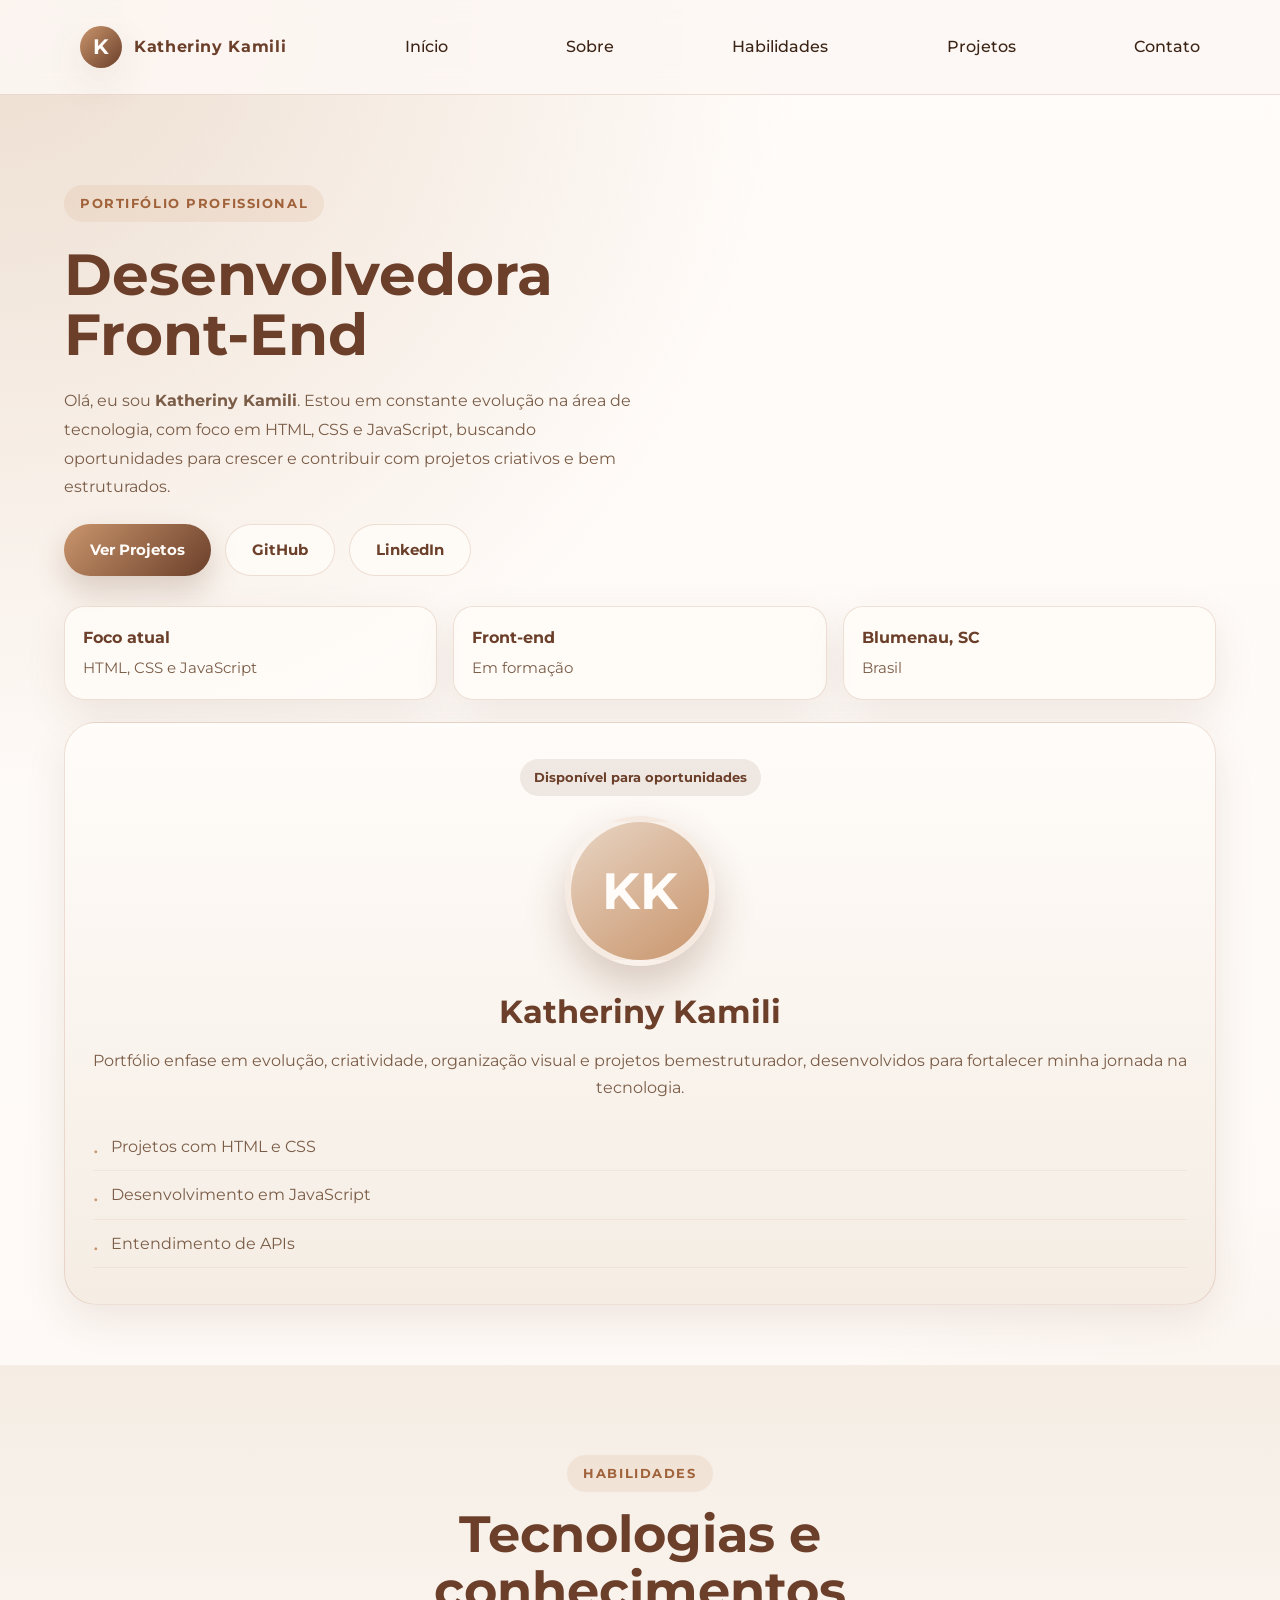
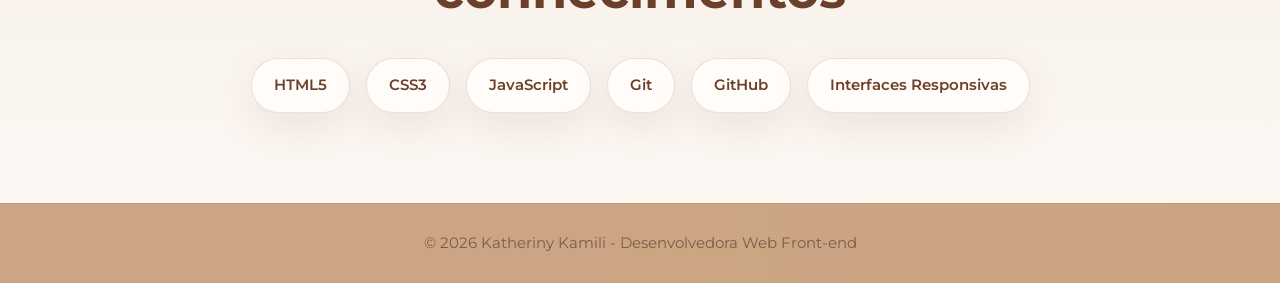
==== index.html @ 8b4a997b "refatora links de estilos para utilizar o novo arquivo estilos.css e adiciona novas imagens ao portf" ====
<!DOCTYPE html>
<html lang="pt-br">
<head>
  <meta charset="UTF-8">
  <meta name="viewport" content="width=device-width, initial-scale=1.0">

  <link rel="stylesheet" href="css/estilos.css">

  <link rel="preconnect" href="https://fonts.gstatic.com" crossorigin>
  <link href="https://fonts.googleapis.com/css2?family=Montserrat:wght@300;400;500;600;700&display=swap" rel="stylesheet">

  <title>Portfólio - Katheriny Kamili</title>
</head>
<body>

  <a class="link-pular" href="#conteudo">Pular para o conteúdo</a>

  <!-- CABEÇALHO -->
  <header>
    <div class="container">
      <nav>

        <a class="logo" href="index.html">
          <span class="logo-letra">K</span>
          <span class="logo-nome">Katheriny Kamili</span>
        </a>

        <a href="index.html">Início</a>
        <a href="sobremim.html">Sobre</a>
        <a href="index.html#habilidades">Habilidades</a>
        <a href="produtos.html">Projetos</a>
        <a href="contato.html" class="link-ativo">Contato</a>
      </nav>
    </div>
  </header>

    <!-- CONTEÚDO PRINCIPAL -->
    <main id="conteudo">

        <!-- SEÇÃO DE DESTAQUE -->
        <section class="secao-destaque" id="inicio">
            <div class="container">

                    <div class="destaque-texto">
                        <span class="etiqueta">Portifólio profissional</span>
                        <h1>Desenvolvedora Front-End</h1>
                        <p class="descricao-principal">
                            Olá, eu sou <strong>Katheriny Kamili</strong>. Estou em
                            constante evolução na área de tecnologia, com foco em HTML,
                            CSS e JavaScript, buscando oportunidades para crescer e
                            contribuir com projetos criativos e bem estruturados.</p>


                        <!-- REDES SOCIAIS -->

                        <div class="grupo-botoes">
                            <a href="#projetos" class="botao botao-principal">Ver Projetos</a>
                            <a href="https://github.com/katherinykamili" target="_blank" rel="noopener"
                                class="botao botao-contorno">GitHub</a>
                            <a href="https://www.linkedin.com/in/katheriny-kamili-corr%C3%AAa-rocha-4a4639176/"
                                target="_blank" rel="noopener" class="botao botao-contorno">LinkedIn</a>
                        </div>

                        <div class="destaques-rapidos">
                            <div class="cartao-destaque-rapido">
                                <h3>Foco atual</h3>
                                <p>HTML, CSS e JavaScript</p>
                            </div>
                            <div class="cartao-destaque-rapido">
                                <h3>Front-end</h3>
                                <p>Em formação</p>
                            </div>
                            <div class="cartao-destaque-rapido">
                                <h3>Blumenau, SC</h3>
                                <p>Brasil</p>
                            </div>
                        </div>

                        <!-- COLUNA DIREITA -->
                        <div class="coluna-perfil">
                            <div class="cartao-perfil">
                                <span class="selo-disponivel">Disponível para oportunidades</span>

                                <div class="foto-perfil">
                                    <div class="circulo-foto">
                                        <span>KK</span>
                                    </div>
                                </div>

                                <h2>Katheriny Kamili</h2>
                                <p class="resumo-perfil">
                                    Portfólio enfase em evolução, criatividade, organização visual e projetos
                                    bemestruturador, desenvolvidos para fortalecer minha jornada na tecnologia.
                                </p>

                                <ul class="lista-perfil">
                                    <li>Projetos com HTML e CSS</li>
                                    <li>Desenvolvimento em JavaScript</li>
                                    <li>Entendimento de APIs</li>
                                </ul>
                            </div>
                        </div>
                    </div>

                </div>
            </div>
        </section>

        <!-- HABILIDADES -->
        <section class="fundo-suave" id="habilidades">
            <div class="container">
                <div class="titulo-secao">
                    <span class="etiqueta">Habilidades</span>
                    <h2>Tecnologias e conhecimentos</h2>
                </div>

                <div class="lista-habilidades">
                    <div class="pilula-habilidade">HTML5</div>
                    <div class="pilula-habilidade">CSS3</div>
                    <div class="pilula-habilidade">JavaScript</div>
                    <div class="pilula-habilidade">Git</div>
                    <div class="pilula-habilidade">GitHub</div>
                    <div class="pilula-habilidade">Interfaces Responsivas</div>
                </div>
            </div>
        </section>
    </main>

    <!-- RODAPÉ -->
    <footer>
        <p>&copy; 2026 Katheriny Kamili - Desenvolvedora Web Front-end</p>
    </footer>

</body>

</html>
---- css/estilos.css ----
/* css/estilos.css — Aula 05: Flexbox + Variáveis */

/* 1. VARIÁVEIS GLOBAIS */
:root {
  --cor-primaria:      #6b3f2a;
  --cor-secundaria:    #a0623a;
  --cor-destaque:      #c9956c;
  --cor-fundo:         #fdf8f4;
  --cor-fundo-suave:   #f5ede4;
  --cor-fundo-medio:   #e8d5c4;
  --cor-branco:        #fffcf9;
  --cor-texto:         #3b2415;
  --cor-texto-suave:   #7a5c47;
  --sombra:            0 15px 40px rgba(107, 63, 42, 0.10);
  --borda:             rgba(161, 98, 58, 0.18);
}

/* Reset */
*,
*::before,
*::after {
  box-sizing: border-box;
  margin: 0;
  padding: 0;
}

html {
  scroll-behavior: smooth;
}

/* 2. LAYOUT GLOBAL */
body {
  font-family: "Montserrat", sans-serif;
  color: var(--cor-texto);
  line-height: 1.6;
  background:
    radial-gradient(circle at top left, rgba(232, 213, 196, 0.80), transparent 35%),
    radial-gradient(circle at bottom right, rgba(201, 149, 108, 0.16), transparent 30%),
    linear-gradient(180deg, #fffcf9 0%, #fdf8f4 100%);

  /* Footer grudado no rodapé */
  display:        flex;
  flex-direction: column;
  min-height:     100vh;
}

img {
  max-width: 100%;
  display: block;
}

a {
  text-decoration: none;
}

ul {
  list-style: none;
  padding: 0;
}

/* Utilitários */

.container {
  width: 100%;
  max-width: 1200px;
  margin: 0 auto;
  padding: 0 24px;
}

.link-pular {
  position: absolute;
  left: -9999px;
  top: 10px;
  background: var(--cor-primaria);
  color: var(--cor-branco);
  padding: 10px 16px;
  border-radius: 8px;
  z-index: 1000;
}

.link-pular:focus {
  left: 10px;
}

/* 3. HEADER FLEXBOX */
header {
  position:sticky;
  top: 0;
  z-index: 999;
  background: rgba(253, 248, 244, 0.88);
  backdrop-filter: blur(12px);
  border-bottom: 1px solid var(--borda);
}

nav {
  display: flex;
  align-items: center;
  justify-content: space-between;
  padding: 16px 0;
  position: relative;
}

.logo {
  display: flex;
  align-items: center;
  gap: 12px;
  color: var(--cor-primaria);
  font-weight: 700;
}

.logo-letra {
  width: 42px;
  height: 42px;
  border-radius: 50%;
  display: flex;
  align-items: center;
  justify-content: center;
  background: linear-gradient(135deg, var(--cor-destaque), var(--cor-primaria));
  color: var(--cor-branco);
  font-size: 1.3rem;
  font-weight: 700;
  box-shadow: var(--sombra);
  flex-shrink: 0;
}

.logo-nome {
  font-size: 1rem;
  letter-spacing: 0.04em;
}

.lista-navegacao {
  display: flex;
  align-items: center;
  gap: 4px;
}

nav  a {
  color: var(--cor-texto);
  font-weight: 500;
  padding: 10px 16px;
  border-radius: 999px;
  transition: background 0.3s, color 0.3s;
  display: block;
}

nav  a:hover {
  color: var(--cor-primaria);
  background: rgba(201, 149, 108, 0.12);
  text-decoration: none;
}

.menu-icone {
  display: none;
  flex-direction: column;
  gap: 5px;
  cursor: pointer;
  padding: 8px;
}

.menu-icone span {
  display: block;
  width: 24px;
  height: 2px;
  background: var(--cor-primaria);
  border-radius: 4px;
  transition: transform 0.3s, opacity 0.3s;
}
/* 4. SECTION */
section {
  padding: 90px 0;
}

.fundo-suave {
  background: linear-gradient(180deg, var(--cor-fundo-suave) 0%, var(--cor-fundo) 100%);
}

.titulo-secao {
  max-width: 760px;
  margin: 0 auto 40px;
  text-align: center;
}

.titulo-secao h2 {
  font-size: clamp(2rem, 4vw, 3.2rem);
  color: var(--cor-primaria);
  line-height: 1.1;
  margin: 14px 0;
}

.titulo-secao p {
  color: var(--cor-texto-suave);
  line-height: 1.8;
}

/* 6. ETIQUETAS */
.etiqueta,
.etiqueta-projeto {
  display: inline-flex;
  width: fit-content;
  padding: 8px 16px;
  border-radius: 999px;
  background: rgba(201, 149, 108, 0.14);
  color: var(--cor-secundaria);
  font-size: 0.82rem;
  font-weight: 700;
  text-transform: uppercase;
  letter-spacing: 0.12em;
  display: inline-flex;
}

/* 7. BOTOES */
.botao {
  display: inline-flex;
  align-items: center;
  justify-content: center;
  border-radius: 999px;
  padding: 13px 26px;
  font-weight: 700;
  font-size: 0.95rem;
  transition: transform 0.3s, background 0.3s;
  cursor: pointer;
  border: none;
}

.botao-principal {
  background: linear-gradient(135deg, var(--cor-destaque), var(--cor-primaria));
  color: var(--cor-branco);
  box-shadow: 0 14px 30px rgba(107, 63, 42, 0.22);
}

.botao-principal:hover {
  background: linear-gradient(135deg, var(--cor-primaria), var(--cor-secundaria));
  color: var(--cor-branco);
  transform: translateY(-2px);
}

.botao-contorno {
  border: 1px solid var(--borda);
  color: var(--cor-primaria);
  background: rgba(255, 252, 249, 0.72);
}

.botao-contorno:hover {
  background: rgba(201, 149, 108, 0.12);
  color: var(--cor-primaria);
  transform: translateY(-2px);
}

.grupo-botoes {
  display: flex;
  flex-wrap: wrap;
  gap: 14px;
}

.grupo-botoes-centro {
  justify-content: center;
}

/* 8. GRADES - FLEXBOX */

.destaque-grade {
  display: flex;
  align-items: center;
  gap: 48px;
}

.destaque-texto {
  flex: 1 1 55%;
  display: flex;
  flex-direction: column;
  gap: 22px;
}

.coluna-perfil {
  flex: 1 1 40%;
}

.grade-tres-colunas,
.grade-duas-colunas {
  display: flex;
  flex-wrap: wrap;
  gap: 24px;
}

.grade-tres-colunas > * {
  flex: 1 1 280px;
}

.grade-duas-colunas > * {
  flex: 1 1 360px;
}

.grade-formulario {
  display: flex;
  flex-wrap: wrap;
  gap: 20px;
  margin-bottom: 20px;
}

.grade-formulario > .campo {
  flex: 1 1 260px;
}

/* 9. SEÇÃO DESTAQUE */

.secao-destaque {
  padding: 90px 0 60px;
  min-height: 100vh;
  display: flex;
  align-items: center;
}

.destaque-texto h1 {
  font-size: clamp(2.4rem, 4.5vw, 4.6rem);
  color: var(--cor-primaria);
  line-height: 1.05;
  max-width: 10ch;
}

.descricao-principal {
  color: var(--cor-texto-suave);
  line-height: 1.8;
  max-width: 580px;
}

.destaques-rapidos {
  display: flex;
  flex-wrap: wrap;
  gap: 16px;
  margin-top: 8px;
}

.cartao-destaque-rapido {
  flex: 1 1 150px;
  background: rgba(255, 252, 249, 0.75);
  border: 1px solid var(--borda);
  border-radius: 20px;
  padding: 18px;
  box-shadow: var(--sombra);
}

.cartao-destaque-rapido h3 {
  font-size: 1rem;
  color: var(--cor-primaria);
  font-weight: 700;
  margin-bottom: 6px;
}

.cartao-destaque-rapido p {
  color: var(--cor-texto-suave);
  font-size: 0.92rem;
}


/* 9. CARTAO PERFIL */

.cartao-perfil {
  background: linear-gradient(180deg, var(--cor-branco) 0%, var(--cor-fundo-suave) 100%);
  border: 1px solid var(--borda);
  border-radius: 32px;
  padding: 36px 28px;
  box-shadow: var(--sombra);
  text-align: center;
  display: flex;
  flex-direction: column;
  align-items: center;
  gap: 10px;
}

.selo-disponivel {
  display: inline-block;
  padding: 8px 14px;
  border-radius: 999px;
  background: rgba(107, 63, 42, 0.10);
  color: var(--cor-primaria);
  font-size: 0.82rem;
  font-weight: 700;
}

.foto-perfil {
  display: flex;
  justify-content: center;
  margin: 10px 0;
}

.circulo-foto {
  width: 150px;
  height: 150px;
  border-radius: 50%;
  background: linear-gradient(145deg, var(--cor-fundo-medio), var(--cor-destaque));
  display: flex;
  align-items: center;
  justify-content: center;
  color: var(--cor-branco);
  font-size: 3.2rem;
  font-weight: 700;
  box-shadow: 0 20px 40px rgba(107, 63, 42, 0.24);
  border: 6px solid rgba(255, 252, 249, 0.8);
}

.cartao-perfil h2 {
  font-size: 2rem;
  color: var(--cor-primaria);
}

.cargo-perfil {
  font-weight: 600;
  color: var(--cor-secundaria);
}

.resumo-perfil {
  color: var(--cor-texto-suave);
  line-height: 1.7;
}

.lista-perfil {
  text-align: left;
  margin-top: 12px;
  width: 100%;
}

.lista-perfil li {
  padding: 10px 0 10px 18px;
  position: relative;
  color: var(--cor-texto-suave);
  line-height: 1.7;
  border-bottom: 1px solid rgba(161, 98, 58, 0.08);
}

.lista-perfil li::before {
  content: "•";
  position: absolute;
  left: 0;
  color: var(--cor-destaque);
  font-size: 1.2rem;
  line-height: 1.8;
}

.cartao-info,
.cartao-projeto,
.cartao-trajetoria {
  background: rgba(255, 252, 249, 0.86);
  border: 1px solid var(--borda);
  border-radius: 24px;
  padding: 28px;
  box-shadow: var(--sombra);
  display: flex;
  flex-direction: column;
  gap: 12px;
}

.cartao-info h3,
.cartao-projeto h3 {
  color: var(--cor-primaria);
  font-size: 1.2rem;
  font-weight: 700;
}

.cartao-info p,
.cartao-projeto p,
.cartao-trajetoria p {
  color: var(--cor-texto-suave);
  line-height: 1.8;
}

.cartao-trajetoria h2 {
  font-size: clamp(1.6rem, 3vw, 2.4rem);
  color: var(--cor-primaria);
  line-height: 1.1;
}

.icone-contato {
  font-size: 2rem;
  display: flex;
}

/* 10. HABILIDADES */

.lista-habilidades {
  display: flex;
  flex-wrap: wrap;
  justify-content: center;
  gap: 16px;
  margin-top: 30px;
}

.pilula-habilidade {
  padding: 14px 22px;
  border-radius: 999px;
  background: var(--cor-branco);
  border: 1px solid var(--borda);
  color: var(--cor-primaria);
  font-weight: 600;
  box-shadow: var(--sombra);
  font-size: 0.95rem;
}

/* 11. LINKS DO PROJETO */

.links-projeto {
  margin-top: auto;
  padding-top: 16px;
  display: flex;
  flex-direction: column;
  gap: 8px;
}

.links-projeto a {
  color: var(--cor-secundaria);
  font-weight: 700;
  font-size: 0.9rem;
  transition: color 0.2s, transform 0.2s;
}

.links-projeto a:hover {
  color: var(--cor-primaria);
  transform: translateX(0px);
  text-decoration: none;
}

/* 12. CAIXA DE CONTATO */

.caixa-contato {
  max-width: 850px;
  margin: 0 auto;
  background: rgba(255, 252, 249, 0.86);
  border: 1px solid var(--borda);
  border-radius: 24px;
  padding: 48px 32px;
  box-shadow: var(--sombra);
  text-align: center;
  display: flex;
  flex-direction: column;
  align-items: center;
  gap: 16px;
}

.caixa-contato h2 {
  font-size: clamp(2rem, 3.5vw, 3rem);
  color: var(--cor-primaria);
  line-height: 1.1;
}

.caixa-contato p {
  color: var(--cor-texto-suave);
  line-height: 1.8;
  max-width: 580px;
} 

.hero-contato {
  padding: 100px 0 60px;
  min-height: 40vh;
  display: flex;
  align-items: center;
}

.hero-contato-texto {
  display: flex;
  flex-direction: column;
  gap: 18px;
  max-width: 720px;
}

.hero-contato-texto h1 {
  font-size: clamp(2.4rem, 4.5vw, 4.2rem);
  color: var(--cor-primaria);
  line-height: 1.05;
}

.descricao-principal {
  color: var(--cor-texto-suave);
  line-height: 1.8;
  max-width: 580px;
}

/* 13. FORMULÁRIO DE CONTATO */

.formulario-contato {
  max-width: 860px;
  margin: 0 auto;
  display: flex;
  flex-direction: column;
  gap: 0;
}

.campo {
  display: flex;
  flex-direction: column;
  gap: 8px;
}

.campo label {
  font-size: 0.9rem;
  font-weight: 600;
  color: var(--cor-primaria);
  letter-spacing: 0.02em;
}

.campo-opcional {
  font-weight: 400;
  color: var(--cor-texto-suave);
  font-size: 0.82rem;
}

.campo input,
.campo textarea {
  font-family: "Montserrat", sans-serif;
  font-size: 0.95rem;
  color: var(--cor-texto);
  background: var(--cor-branco);
  border: 1px solid var(--borda);
  border-radius: 14px;
  padding: 14px 18px;
  transition: border-color 0.3s, box-shadow 0.3s;
  outline: none;
  width: 100%;
}

.campo input::placeholder,
.campo textarea::placeholder {
  color: var(--cor-fundo-medio);
}

.campo input:focus,
.campo textarea:focus {
  border-color: var(--cor-destaque);
  box-shadow: 0 0 0 3px rgba(201, 149, 108, 0.18);
}

.campo textarea {
  resize: vertical;
  min-height: 160px;
}

.campo-mensagem {
  margin-bottom: 24px;
}

.formulario-rodape {
  display: flex;
  justify-content: center;
}



/* 14. RODAPÉ */

footer {
  padding: 28px 0;
  border-top: 1px solid var(--borda);
  background: rgba(199, 154, 117, 0.88);
  text-align: center;
  color: var(--cor-texto-suave);
  font-size: 0.92rem;
}

/* 14. RESPONSIVIDADE */

@media (max-width: 992px) {
  .secao-destaque {
    min-height: auto;
    padding-top: 60px;
  }

  .destaque-grade {
    flex-direction: column;
  }

  .destaque-texto h1 {
    max-width: 100%;
  }

  .coluna-perfil {
    width: 100%;
    max-width: 520px;
    margin: 0 auto;
  }

  .lista-navegacao {
    display: none;
    flex-direction: column;
    align-items: flex-start;
    gap: 4px;
    position: absolute;
    top: 100%;
    right: 0;
    background: rgba(253, 248, 244, 0.97);
    border: 1px solid var(--borda);
    border-radius: 18px;
    padding: 16px;
    width: 220px;
    box-shadow: var(--sombra);
  }
}

  /* Estilos do slider */

.slider-container {
    position: relative;
    display: inline-block;
    width: 100%;
}

.slider-btn-left,
.slider-btn-right {
    position: absolute;
    top: 50%;
    transform: translateY(-50%);
    font-size: 2rem;
    padding: 12px;
    z-index: 10;
    transition: all .3s ease;
}

.slider-btn-left {
    left: 10px;
}

.slider-btn-right {
    right: 10px;
}

.slider-dots {
    position: absolute;
    bottom: 10px;
    left: 0;
    right: 0;
    display: flex;
    justify-content: center;
    gap: 8px;
}

.mySlides {
    border-radius: 12px;
    transition: transform .2s ease;
}

.mySlides:hover {
    transform: scale(1.05);
}

.mySlides2 {
    border-radius: 12px;
    transition: transform .2s ease;
}

.mySlides2:hover {
    transform: scale(1.05);
}

/* GALERIA ESTUDOS FRONT-END */

.galeria {
  color: var(--cor-texto-suave);
  text-align: center;
  display: flex;
  flex-wrap: wrap;
  gap: 16px;
}
.galeria figure {
  overflow: hidden;
  border-radius: 3px;
  border: 1px solid #e2e8f0;
}
.galeria figure img {
  object-fit: cover; display: flex;
  transition: transform .3s, opacity .3s;
  flex-direction: column;
}
.galeria .card { flex:1 1 250px;}

.galeria figure:hover img {
  transform: scale(1.06); opacity: .82;
}
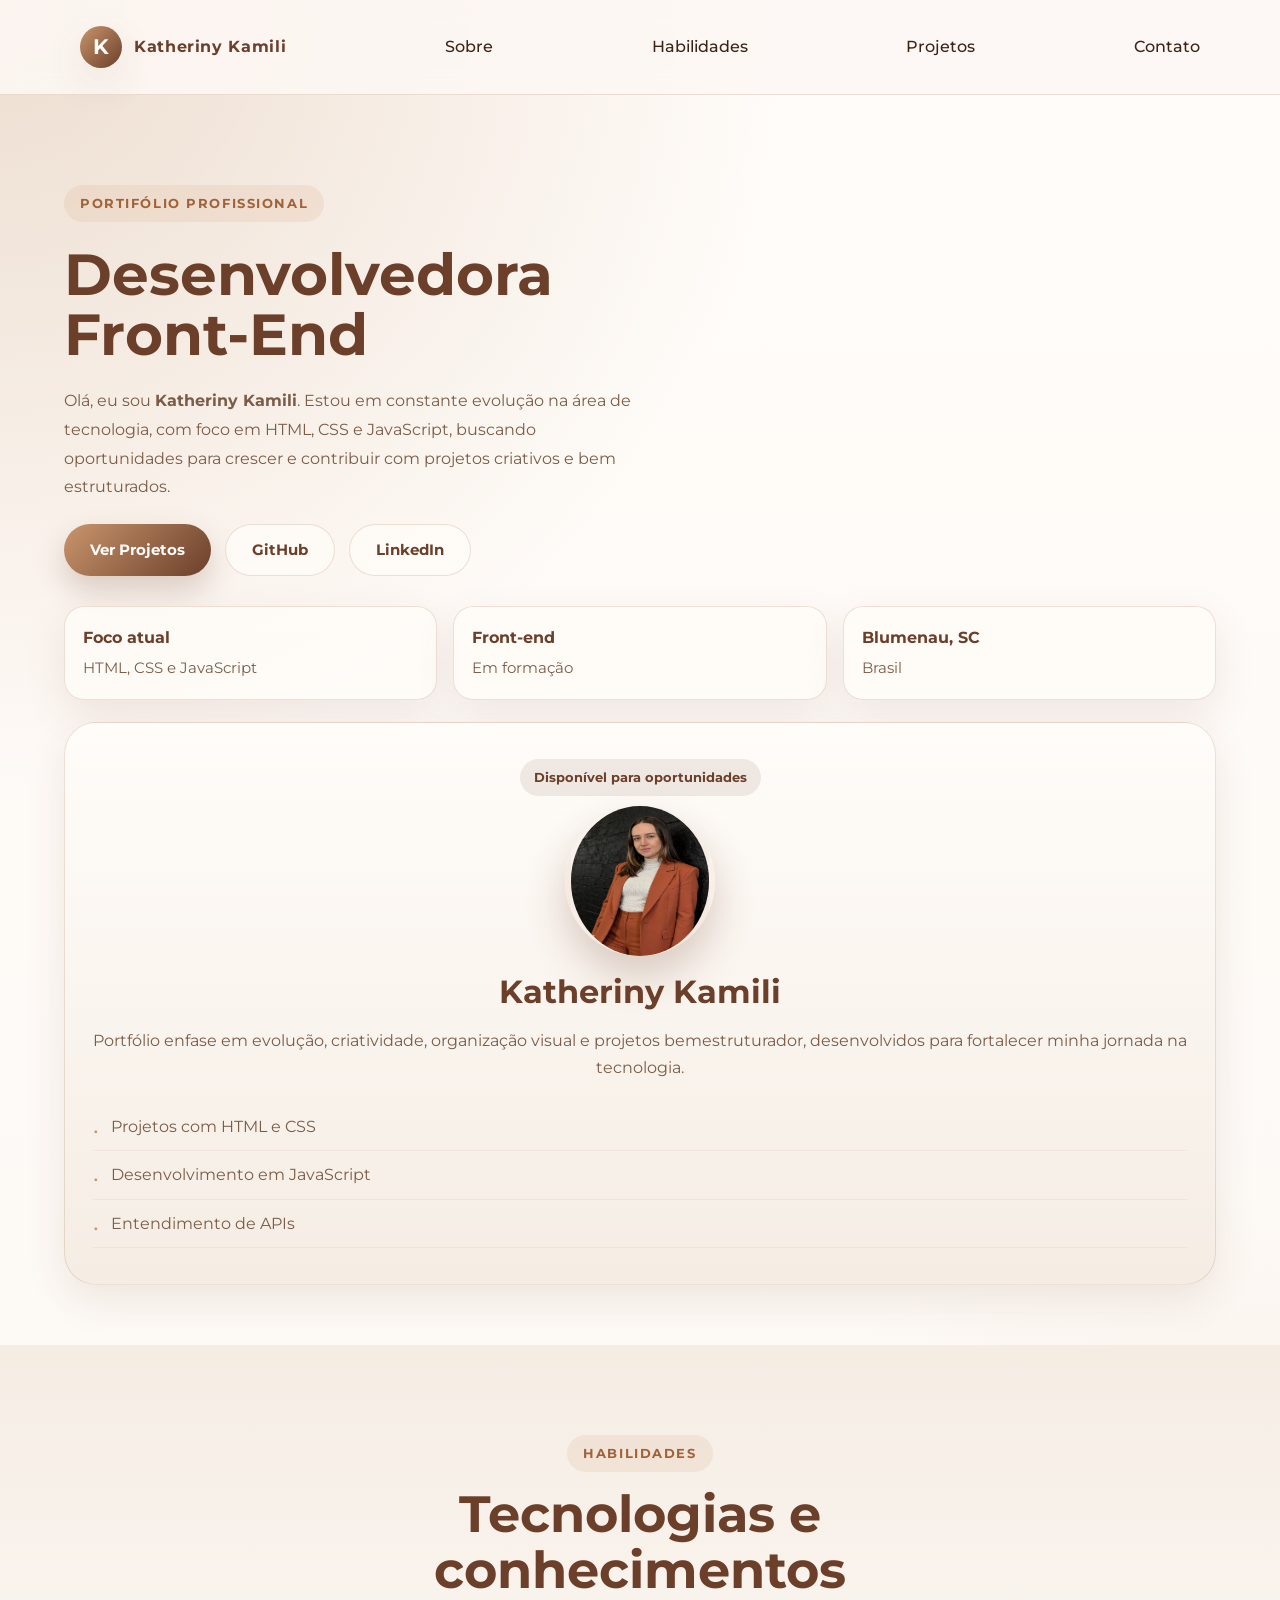
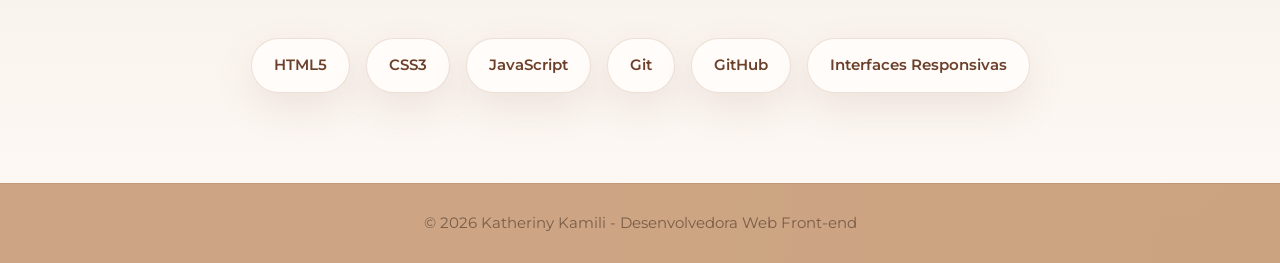
==== commit 4cd2ecc5: "remove link to "Início" from multiple pages and update image styles in CSS" ====
--- a/index.html
+++ b/index.html
@@ -1,38 +1,40 @@
 <!DOCTYPE html>
 <html lang="pt-br">
+
 <head>
-  <meta charset="UTF-8">
-  <meta name="viewport" content="width=device-width, initial-scale=1.0">
+    <meta charset="UTF-8">
+    <meta name="viewport" content="width=device-width, initial-scale=1.0">
 
-  <link rel="stylesheet" href="css/estilos.css">
+    <link rel="stylesheet" href="css/estilos.css">
 
-  <link rel="preconnect" href="https://fonts.gstatic.com" crossorigin>
-  <link href="https://fonts.googleapis.com/css2?family=Montserrat:wght@300;400;500;600;700&display=swap" rel="stylesheet">
+    <link rel="preconnect" href="https://fonts.gstatic.com" crossorigin>
+    <link href="https://fonts.googleapis.com/css2?family=Montserrat:wght@300;400;500;600;700&display=swap"
+        rel="stylesheet">
 
-  <title>Portfólio - Katheriny Kamili</title>
+    <title>Portfólio - Katheriny Kamili</title>
 </head>
+
 <body>
 
-  <a class="link-pular" href="#conteudo">Pular para o conteúdo</a>
+    <a class="link-pular" href="#conteudo">Pular para o conteúdo</a>
 
-  <!-- CABEÇALHO -->
-  <header>
-    <div class="container">
-      <nav>
+    <!-- CABEÇALHO -->
+    <header>
+        <div class="container">
+            <nav>
 
-        <a class="logo" href="index.html">
-          <span class="logo-letra">K</span>
-          <span class="logo-nome">Katheriny Kamili</span>
-        </a>
+                <a class="logo" href="index.html">
+                    <span class="logo-letra">K</span>
+                    <span class="logo-nome">Katheriny Kamili</span>
+                </a>
 
-        <a href="index.html">Início</a>
-        <a href="sobremim.html">Sobre</a>
-        <a href="index.html#habilidades">Habilidades</a>
-        <a href="produtos.html">Projetos</a>
-        <a href="contato.html" class="link-ativo">Contato</a>
-      </nav>
-    </div>
-  </header>
+                <a href="sobremim.html">Sobre</a>
+                <a href="index.html#habilidades">Habilidades</a>
+                <a href="produtos.html">Projetos</a>
+                <a href="contato.html" class="link-ativo">Contato</a>
+            </nav>
+        </div>
+    </header>
 
     <!-- CONTEÚDO PRINCIPAL -->
     <main id="conteudo">
@@ -41,68 +43,68 @@
         <section class="secao-destaque" id="inicio">
             <div class="container">
 
-                    <div class="destaque-texto">
-                        <span class="etiqueta">Portifólio profissional</span>
-                        <h1>Desenvolvedora Front-End</h1>
-                        <p class="descricao-principal">
-                            Olá, eu sou <strong>Katheriny Kamili</strong>. Estou em
-                            constante evolução na área de tecnologia, com foco em HTML,
-                            CSS e JavaScript, buscando oportunidades para crescer e
-                            contribuir com projetos criativos e bem estruturados.</p>
+                <div class="destaque-texto">
+                    <span class="etiqueta">Portifólio profissional</span>
+                    <h1>Desenvolvedora Front-End</h1>
+                    <p class="descricao-principal">
+                        Olá, eu sou <strong>Katheriny Kamili</strong>. Estou em
+                        constante evolução na área de tecnologia, com foco em HTML,
+                        CSS e JavaScript, buscando oportunidades para crescer e
+                        contribuir com projetos criativos e bem estruturados.</p>
 
 
-                        <!-- REDES SOCIAIS -->
+                    <!-- REDES SOCIAIS -->
 
-                        <div class="grupo-botoes">
-                            <a href="#projetos" class="botao botao-principal">Ver Projetos</a>
-                            <a href="https://github.com/katherinykamili" target="_blank" rel="noopener"
-                                class="botao botao-contorno">GitHub</a>
-                            <a href="https://www.linkedin.com/in/katheriny-kamili-corr%C3%AAa-rocha-4a4639176/"
-                                target="_blank" rel="noopener" class="botao botao-contorno">LinkedIn</a>
+                    <div class="grupo-botoes">
+                        <a href="produtos.html" class="botao botao-principal">Ver Projetos</a>
+                        <a href="https://github.com/katherinykamili" target="_blank" rel="noopener"
+                            class="botao botao-contorno">GitHub</a>
+                        <a href="https://www.linkedin.com/in/katheriny-kamili-corr%C3%AAa-rocha-4a4639176/"
+                            target="_blank" rel="noopener" class="botao botao-contorno">LinkedIn</a>
+                    </div>
+
+                    <div class="destaques-rapidos">
+                        <div class="cartao-destaque-rapido">
+                            <h3>Foco atual</h3>
+                            <p>HTML, CSS e JavaScript</p>
                         </div>
-
-                        <div class="destaques-rapidos">
-                            <div class="cartao-destaque-rapido">
-                                <h3>Foco atual</h3>
-                                <p>HTML, CSS e JavaScript</p>
-                            </div>
-                            <div class="cartao-destaque-rapido">
-                                <h3>Front-end</h3>
-                                <p>Em formação</p>
-                            </div>
-                            <div class="cartao-destaque-rapido">
-                                <h3>Blumenau, SC</h3>
-                                <p>Brasil</p>
-                            </div>
+                        <div class="cartao-destaque-rapido">
+                            <h3>Front-end</h3>
+                            <p>Em formação</p>
                         </div>
-
-                        <!-- COLUNA DIREITA -->
-                        <div class="coluna-perfil">
-                            <div class="cartao-perfil">
-                                <span class="selo-disponivel">Disponível para oportunidades</span>
-
-                                <div class="foto-perfil">
-                                    <div class="circulo-foto">
-                                        <span>KK</span>
-                                    </div>
-                                </div>
-
-                                <h2>Katheriny Kamili</h2>
-                                <p class="resumo-perfil">
-                                    Portfólio enfase em evolução, criatividade, organização visual e projetos
-                                    bemestruturador, desenvolvidos para fortalecer minha jornada na tecnologia.
-                                </p>
-
-                                <ul class="lista-perfil">
-                                    <li>Projetos com HTML e CSS</li>
-                                    <li>Desenvolvimento em JavaScript</li>
-                                    <li>Entendimento de APIs</li>
-                                </ul>
-                            </div>
+                        <div class="cartao-destaque-rapido">
+                            <h3>Blumenau, SC</h3>
+                            <p>Brasil</p>
                         </div>
                     </div>
 
+                    <!-- COLUNA DIREITA -->
+                    <div class="coluna-perfil">
+                        <div class="cartao-perfil">
+                            <span class="selo-disponivel">Disponível para oportunidades</span>
+
+                            <div class="foto-perfil">
+                                <div class="circulo-foto">
+                                    <img src="img/perfil.jpg" alt="Foto de perfil de Katheriny Kamili" loading="lazy">
+                                </div>
+                            </div>
+
+                            <h2>Katheriny Kamili</h2>
+                            <p class="resumo-perfil">
+                                Portfólio enfase em evolução, criatividade, organização visual e projetos
+                                bemestruturador, desenvolvidos para fortalecer minha jornada na tecnologia.
+                            </p>
+
+                            <ul class="lista-perfil">
+                                <li>Projetos com HTML e CSS</li>
+                                <li>Desenvolvimento em JavaScript</li>
+                                <li>Entendimento de APIs</li>
+                            </ul>
+                        </div>
+                    </div>
                 </div>
+
+            </div>
             </div>
         </section>
 
--- a/css/estilos.css
+++ b/css/estilos.css
@@ -2,17 +2,17 @@
 
 /* 1. VARIÁVEIS GLOBAIS */
 :root {
-  --cor-primaria:      #6b3f2a;
-  --cor-secundaria:    #a0623a;
-  --cor-destaque:      #c9956c;
-  --cor-fundo:         #fdf8f4;
-  --cor-fundo-suave:   #f5ede4;
-  --cor-fundo-medio:   #e8d5c4;
-  --cor-branco:        #fffcf9;
-  --cor-texto:         #3b2415;
-  --cor-texto-suave:   #7a5c47;
-  --sombra:            0 15px 40px rgba(107, 63, 42, 0.10);
-  --borda:             rgba(161, 98, 58, 0.18);
+  --cor-primaria: #6b3f2a;
+  --cor-secundaria: #a0623a;
+  --cor-destaque: #c9956c;
+  --cor-fundo: #fdf8f4;
+  --cor-fundo-suave: #f5ede4;
+  --cor-fundo-medio: #e8d5c4;
+  --cor-branco: #fffcf9;
+  --cor-texto: #3b2415;
+  --cor-texto-suave: #7a5c47;
+  --sombra: 0 15px 40px rgba(107, 63, 42, 0.10);
+  --borda: rgba(161, 98, 58, 0.18);
 }
 
 /* Reset */
@@ -39,9 +39,9 @@
     linear-gradient(180deg, #fffcf9 0%, #fdf8f4 100%);
 
   /* Footer grudado no rodapé */
-  display:        flex;
-  flex-direction: column;
-  min-height:     100vh;
+  display: flex;
+  flex-direction: column;
+  min-height: 100vh;
 }
 
 img {
@@ -84,7 +84,7 @@
 
 /* 3. HEADER FLEXBOX */
 header {
-  position:sticky;
+  position: sticky;
   top: 0;
   z-index: 999;
   background: rgba(253, 248, 244, 0.88);
@@ -134,7 +134,7 @@
   gap: 4px;
 }
 
-nav  a {
+nav a {
   color: var(--cor-texto);
   font-weight: 500;
   padding: 10px 16px;
@@ -143,7 +143,7 @@
   display: block;
 }
 
-nav  a:hover {
+nav a:hover {
   color: var(--cor-primaria);
   background: rgba(201, 149, 108, 0.12);
   text-decoration: none;
@@ -165,6 +165,7 @@
   border-radius: 4px;
   transition: transform 0.3s, opacity 0.3s;
 }
+
 /* 4. SECTION */
 section {
   padding: 90px 0;
@@ -275,18 +276,25 @@
   flex: 1 1 40%;
 }
 
-.grade-tres-colunas,
-.grade-duas-colunas {
-  display: flex;
+/* 9. GRADES - FLEXBOX */
+
+.grade-tres-colunas {
+  display: grid;
   flex-wrap: wrap;
   gap: 24px;
 }
 
-.grade-tres-colunas > * {
+.grade-tres-colunas>* {
   flex: 1 1 280px;
 }
 
-.grade-duas-colunas > * {
+.grade-duas-colunas {
+  display:flex;
+  flex-wrap: wrap;
+  gap: 24px;
+}
+
+.grade-duas-colunas>* {
   flex: 1 1 360px;
 }
 
@@ -297,11 +305,34 @@
   margin-bottom: 20px;
 }
 
-.grade-formulario > .campo {
+.grade-formulario>.campo {
   flex: 1 1 260px;
 }
 
-/* 9. SEÇÃO DESTAQUE */
+.coluna-imagem {
+  flex: 1 1 300px;
+  display: flex;
+  align-items: center;
+  justify-content: center;
+}
+
+.coluna-imagem img {
+  width: 100%;
+  max-width: 380px;
+  border-radius: 32px;
+  box-shadow: var(--sombra);
+  border: 3px solid rgba(255, 252, 249, 0.8);
+  object-fit: cover;
+}
+
+.coluna-texto {
+  flex: 1 1 450px;
+  display: flex;
+  flex-direction: column;
+  gap: 20px;
+}
+
+/* 10. SEÇÃO DESTAQUE */
 
 .secao-destaque {
   padding: 90px 0 60px;
@@ -352,7 +383,7 @@
 }
 
 
-/* 9. CARTAO PERFIL */
+/* 11. CARTAO PERFIL */
 
 .cartao-perfil {
   background: linear-gradient(180deg, var(--cor-branco) 0%, var(--cor-fundo-suave) 100%);
@@ -377,10 +408,13 @@
   font-weight: 700;
 }
 
-.foto-perfil {
+.foto-perfil img{
   display: flex;
   justify-content: center;
   margin: 10px 0;
+  width: 150px;
+  height: 150px;
+  border-radius: 50%;
 }
 
 .circulo-foto {
@@ -474,7 +508,7 @@
   display: flex;
 }
 
-/* 10. HABILIDADES */
+/* 12. HABILIDADES */
 
 .lista-habilidades {
   display: flex;
@@ -495,7 +529,7 @@
   font-size: 0.95rem;
 }
 
-/* 11. LINKS DO PROJETO */
+/* 13. LINKS DO PROJETO */
 
 .links-projeto {
   margin-top: auto;
@@ -518,7 +552,7 @@
   text-decoration: none;
 }
 
-/* 12. CAIXA DE CONTATO */
+/* 14. CAIXA DE CONTATO */
 
 .caixa-contato {
   max-width: 850px;
@@ -545,7 +579,7 @@
   color: var(--cor-texto-suave);
   line-height: 1.8;
   max-width: 580px;
-} 
+}
 
 .hero-contato {
   padding: 100px 0 60px;
@@ -573,7 +607,7 @@
   max-width: 580px;
 }
 
-/* 13. FORMULÁRIO DE CONTATO */
+/* 15. FORMULÁRIO DE CONTATO */
 
 .formulario-contato {
   max-width: 860px;
@@ -643,7 +677,7 @@
 
 
 
-/* 14. RODAPÉ */
+/* 16. RODAPÉ */
 
 footer {
   padding: 28px 0;
@@ -654,7 +688,7 @@
   font-size: 0.92rem;
 }
 
-/* 14. RESPONSIVIDADE */
+/* 17. RESPONSIVIDADE */
 
 @media (max-width: 992px) {
   .secao-destaque {
@@ -688,67 +722,82 @@
     border: 1px solid var(--borda);
     border-radius: 18px;
     padding: 16px;
-    width: 220px;
+    width: 100%;
     box-shadow: var(--sombra);
   }
-}
-
-  /* Estilos do slider */
+  .grade-duas-colunas {
+    flex-direction: column;
+  }
+  .coluna-imagem img {
+    max-width: 280px;
+    padding: 15px;
+  }
+  .coluna-texto {
+    margin-top: 24px;
+  }
+  .container {
+  width: 100%;
+  padding: 15px;
+  }
+}
+
+/* 18. Estilos do slider */
 
 .slider-container {
-    position: relative;
-    display: inline-block;
-    width: 100%;
+  position: relative;
+  display: inline-block;
+  width: 100%;
 }
 
 .slider-btn-left,
 .slider-btn-right {
-    position: absolute;
-    top: 50%;
-    transform: translateY(-50%);
-    font-size: 2rem;
-    padding: 12px;
-    z-index: 10;
-    transition: all .3s ease;
+  position: absolute;
+  top: 50%;
+  transform: translateY(-50%);
+  font-size: 2rem;
+  padding: 12px;
+  z-index: 10;
+  transition: all .3s ease;
+  cursor: pointer;
 }
 
 .slider-btn-left {
-    left: 10px;
+  left: 10px;
 }
 
 .slider-btn-right {
-    right: 10px;
+  right: 10px;
 }
 
 .slider-dots {
-    position: absolute;
-    bottom: 10px;
-    left: 0;
-    right: 0;
-    display: flex;
-    justify-content: center;
-    gap: 8px;
+  position: absolute;
+  bottom: 10px;
+  left: 0;
+  right: 0;
+  display: flex;
+  justify-content: center;
+  gap: 8px;
 }
 
 .mySlides {
-    border-radius: 12px;
-    transition: transform .2s ease;
+  border-radius: 15px;
+  transition: transform .2s ease;
 }
 
 .mySlides:hover {
-    transform: scale(1.05);
+  transform: scale(1.05);
 }
 
 .mySlides2 {
-    border-radius: 12px;
-    transition: transform .2s ease;
+  border-radius: 15px;
+  transition: transform .2s ease;
 }
 
 .mySlides2:hover {
-    transform: scale(1.05);
-}
-
-/* GALERIA ESTUDOS FRONT-END */
+  transform: scale(1.05);
+}
+
+/* 19. GALERIA ESTUDOS FRONT-END */
 
 .galeria {
   color: var(--cor-texto-suave);
@@ -757,18 +806,25 @@
   flex-wrap: wrap;
   gap: 16px;
 }
+
 .galeria figure {
   overflow: hidden;
-  border-radius: 3px;
+  border-radius: 15px;
   border: 1px solid #e2e8f0;
 }
+
 .galeria figure img {
-  object-fit: cover; display: flex;
+  object-fit: cover;
+  display: flex;
   transition: transform .3s, opacity .3s;
   flex-direction: column;
 }
-.galeria .card { flex:1 1 250px;}
+
+.galeria .card {
+  flex: 1 1 250px;
+}
 
 .galeria figure:hover img {
-  transform: scale(1.06); opacity: .82;
+  transform: scale(1.06);
+  opacity: .82;
 }
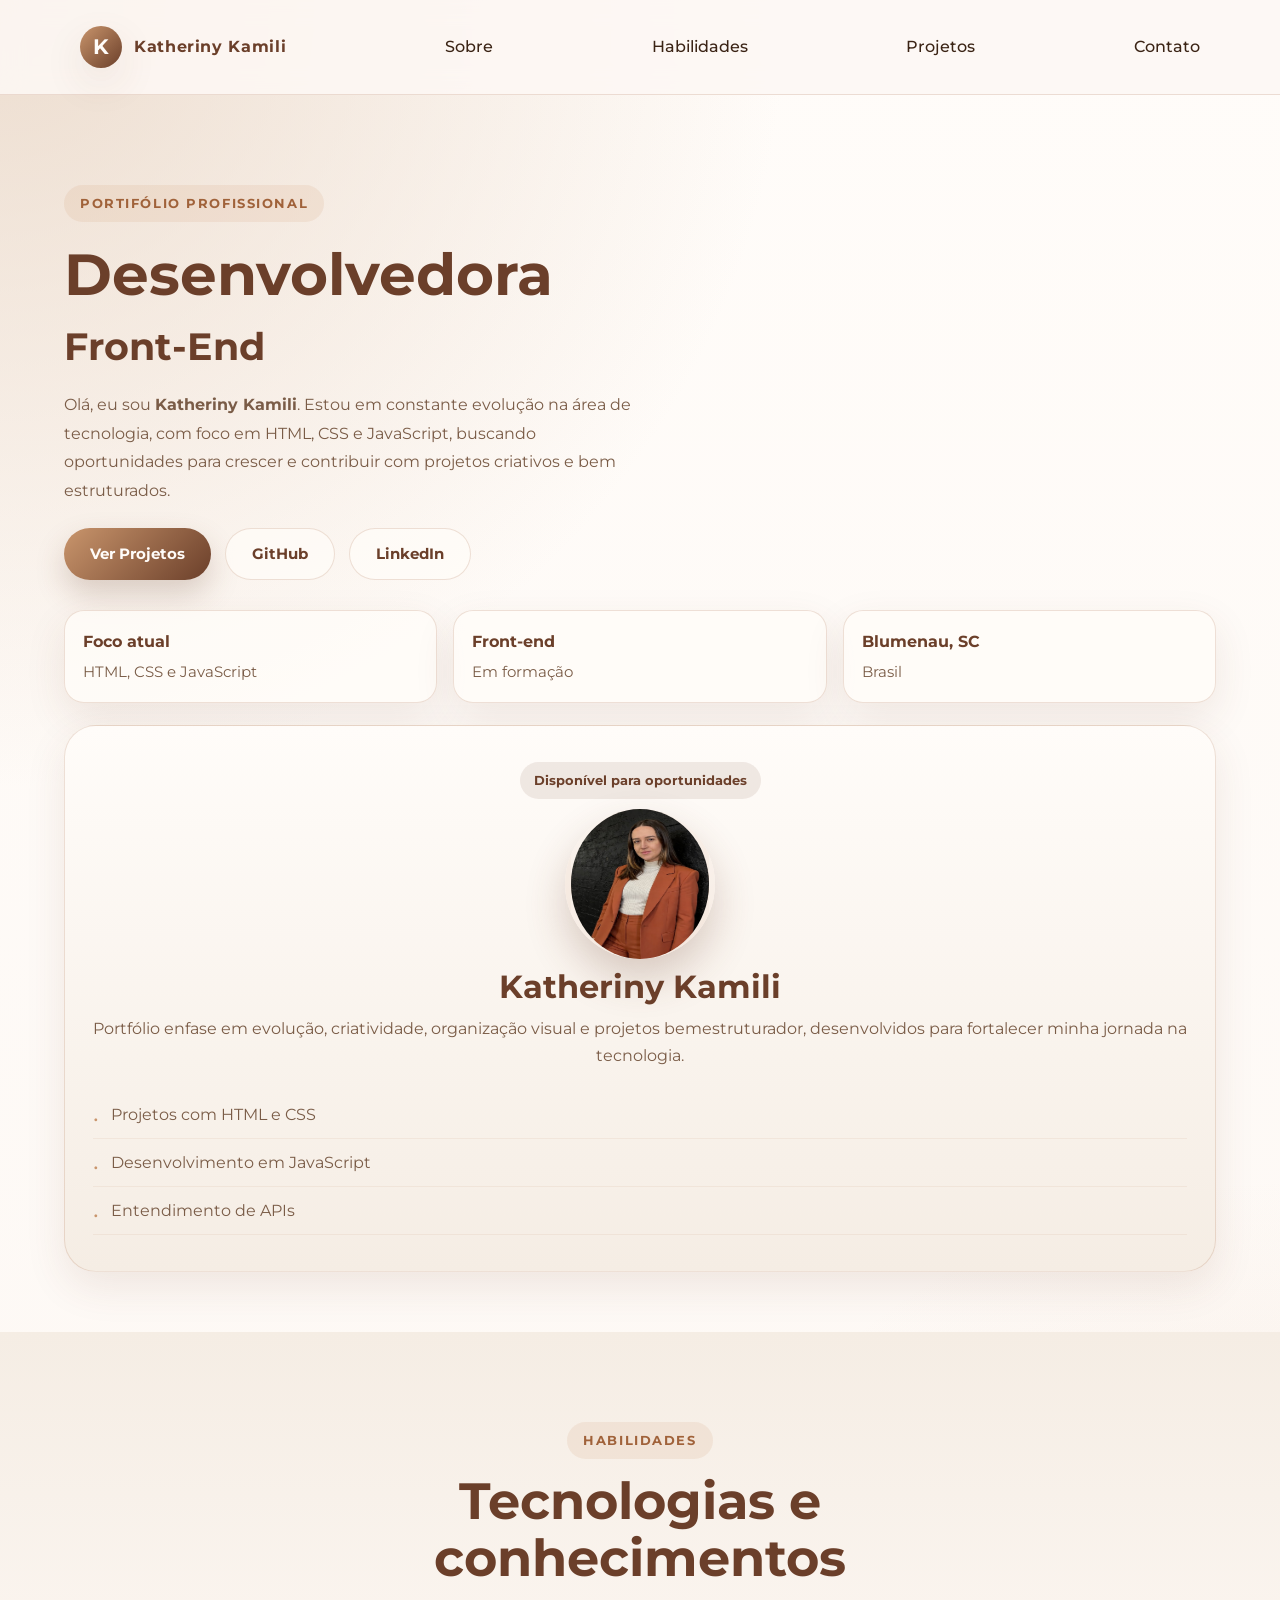
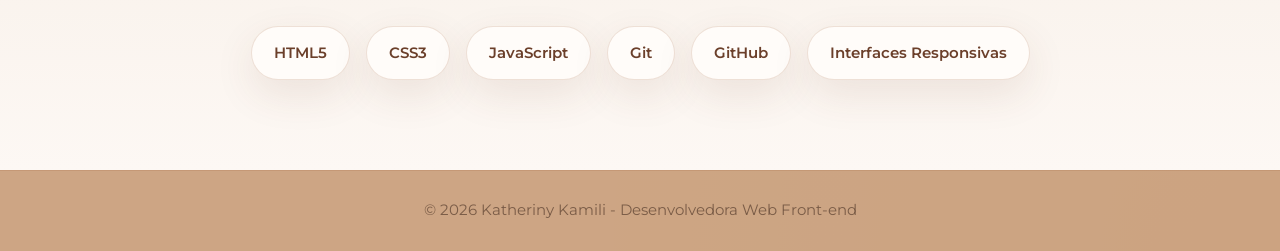
==== commit 53f6fe1e: "adiciona estilos para o título da seção de destaque e ajusta a hierarquia de cabeçalhos" ====
--- a/index.html
+++ b/index.html
@@ -28,7 +28,7 @@
                     <span class="logo-nome">Katheriny Kamili</span>
                 </a>
 
-                <a href="sobremim.html">Sobre</a>
+                <a href="sobre.html">Sobre</a>
                 <a href="index.html#habilidades">Habilidades</a>
                 <a href="produtos.html">Projetos</a>
                 <a href="contato.html" class="link-ativo">Contato</a>
@@ -45,7 +45,8 @@
 
                 <div class="destaque-texto">
                     <span class="etiqueta">Portifólio profissional</span>
-                    <h1>Desenvolvedora Front-End</h1>
+                    <h1>Desenvolvedora</h1>
+                    <h2>Front-End</h2>
                     <p class="descricao-principal">
                         Olá, eu sou <strong>Katheriny Kamili</strong>. Estou em
                         constante evolução na área de tecnologia, com foco em HTML,
@@ -103,8 +104,6 @@
                         </div>
                     </div>
                 </div>
-
-            </div>
             </div>
         </section>
 
--- a/css/estilos.css
+++ b/css/estilos.css
@@ -147,23 +147,6 @@
   color: var(--cor-primaria);
   background: rgba(201, 149, 108, 0.12);
   text-decoration: none;
-}
-
-.menu-icone {
-  display: none;
-  flex-direction: column;
-  gap: 5px;
-  cursor: pointer;
-  padding: 8px;
-}
-
-.menu-icone span {
-  display: block;
-  width: 24px;
-  height: 2px;
-  background: var(--cor-primaria);
-  border-radius: 4px;
-  transition: transform 0.3s, opacity 0.3s;
 }
 
 /* 4. SECTION */
@@ -348,6 +331,12 @@
   max-width: 10ch;
 }
 
+.destaque-texto h2 {
+  font-size: clamp(1.8rem, 3vw, 2.4rem);
+  color: var(--cor-primaria);
+  line-height: 1.1;
+}
+
 .descricao-principal {
   color: var(--cor-texto-suave);
   line-height: 1.8;
@@ -506,6 +495,7 @@
 .icone-contato {
   font-size: 2rem;
   display: flex;
+  justify-content: center;
 }
 
 /* 12. HABILIDADES */
@@ -741,6 +731,55 @@
   }
 }
 
+@media (max-width: 768px) {
+  .tabela-contato,
+  .tabela-contato thead,
+  .tabela-contato tbody,
+  .tabela-contato tr,
+  .tabela-contato td {
+    display: block;
+    width: 100%;
+  }
+
+  .tabela-contato thead {
+    position: absolute;
+    left: -9999px;
+  }
+
+  .tabela-contato tbody tr {
+    margin-bottom: 16px;
+    background: rgba(255, 252, 249, 0.9);
+    border: 1px solid var(--borda);
+    border-radius: 20px;
+    padding: 20px;
+    box-shadow: var(--sombra);
+  }
+
+  .tabela-contato td {
+    padding: 8px 0;
+    border: none;
+    display: flex;
+    justify-content: space-between;
+    align-items: center;
+  }
+
+  .tabela-contato td::before {
+    content: attr(data-label);
+    font-weight: 700;
+    color: var(--cor-primaria);
+    margin-right: 16px;
+  }
+
+  .tabela-contato .col-acao {
+    text-align: left;
+    padding-top: 16px;
+  }
+
+  .tabela-contato .col-acao .botao {
+    width: 100%;
+  }
+}
+
 /* 18. Estilos do slider */
 
 .slider-container {
@@ -827,4 +866,65 @@
 .galeria figure:hover img {
   transform: scale(1.06);
   opacity: .82;
-}+}
+
+/* 20. TABELA */
+
+.tabela-contato {
+  width: 100%;
+  border-collapse: collapse;
+  background: rgba(255, 252, 249, 0.86);
+  border-radius: 24px;
+  box-shadow: var(--sombra);
+  overflow: hidden;
+  border: 1px solid var(--borda);
+}
+
+.tabela-contato td, .tabela-contato th {
+  padding: 16px 24px;
+  vertical-align: middle;
+}
+
+.tabela-contato th {
+  background:linear-gradient(135deg, var(--cor-destaque) 0%, var(--cor-primaria) 100%);
+  color: var(--cor-branco);
+  font-size: 1.1rem;
+  font-weight: 700;
+  text-transform: uppercase;
+  letter-spacing: 0.10em;
+  border:none;
+}
+
+.tabela td {
+  color: var(--cor-texto);
+  border-bottom: 1px solid var(--borda);
+}
+
+.tabela-contato tbody tr:last-child td {
+  border-bottom: none;
+}
+
+.tabela-contato tbody tr:hover {
+  background: rgba(201, 149, 108, 0.08);
+}
+
+.tabela-contato .coluna-icones {
+  width: 15%;
+  color: var(--cor-secundaria);
+}
+
+.tabela-contato .coluna-descricao {
+  width: 70%;
+  color: var(--cor-texto-suave);
+  line-height: 1.7;
+}
+
+.tabela-contato .coluna-ação {
+  width: 30%;
+ text-align: center;
+}
+
+.tabela-contato .icone-contato {
+  color: var(--cor-secundaria);
+  margin-right: 8px;
+}
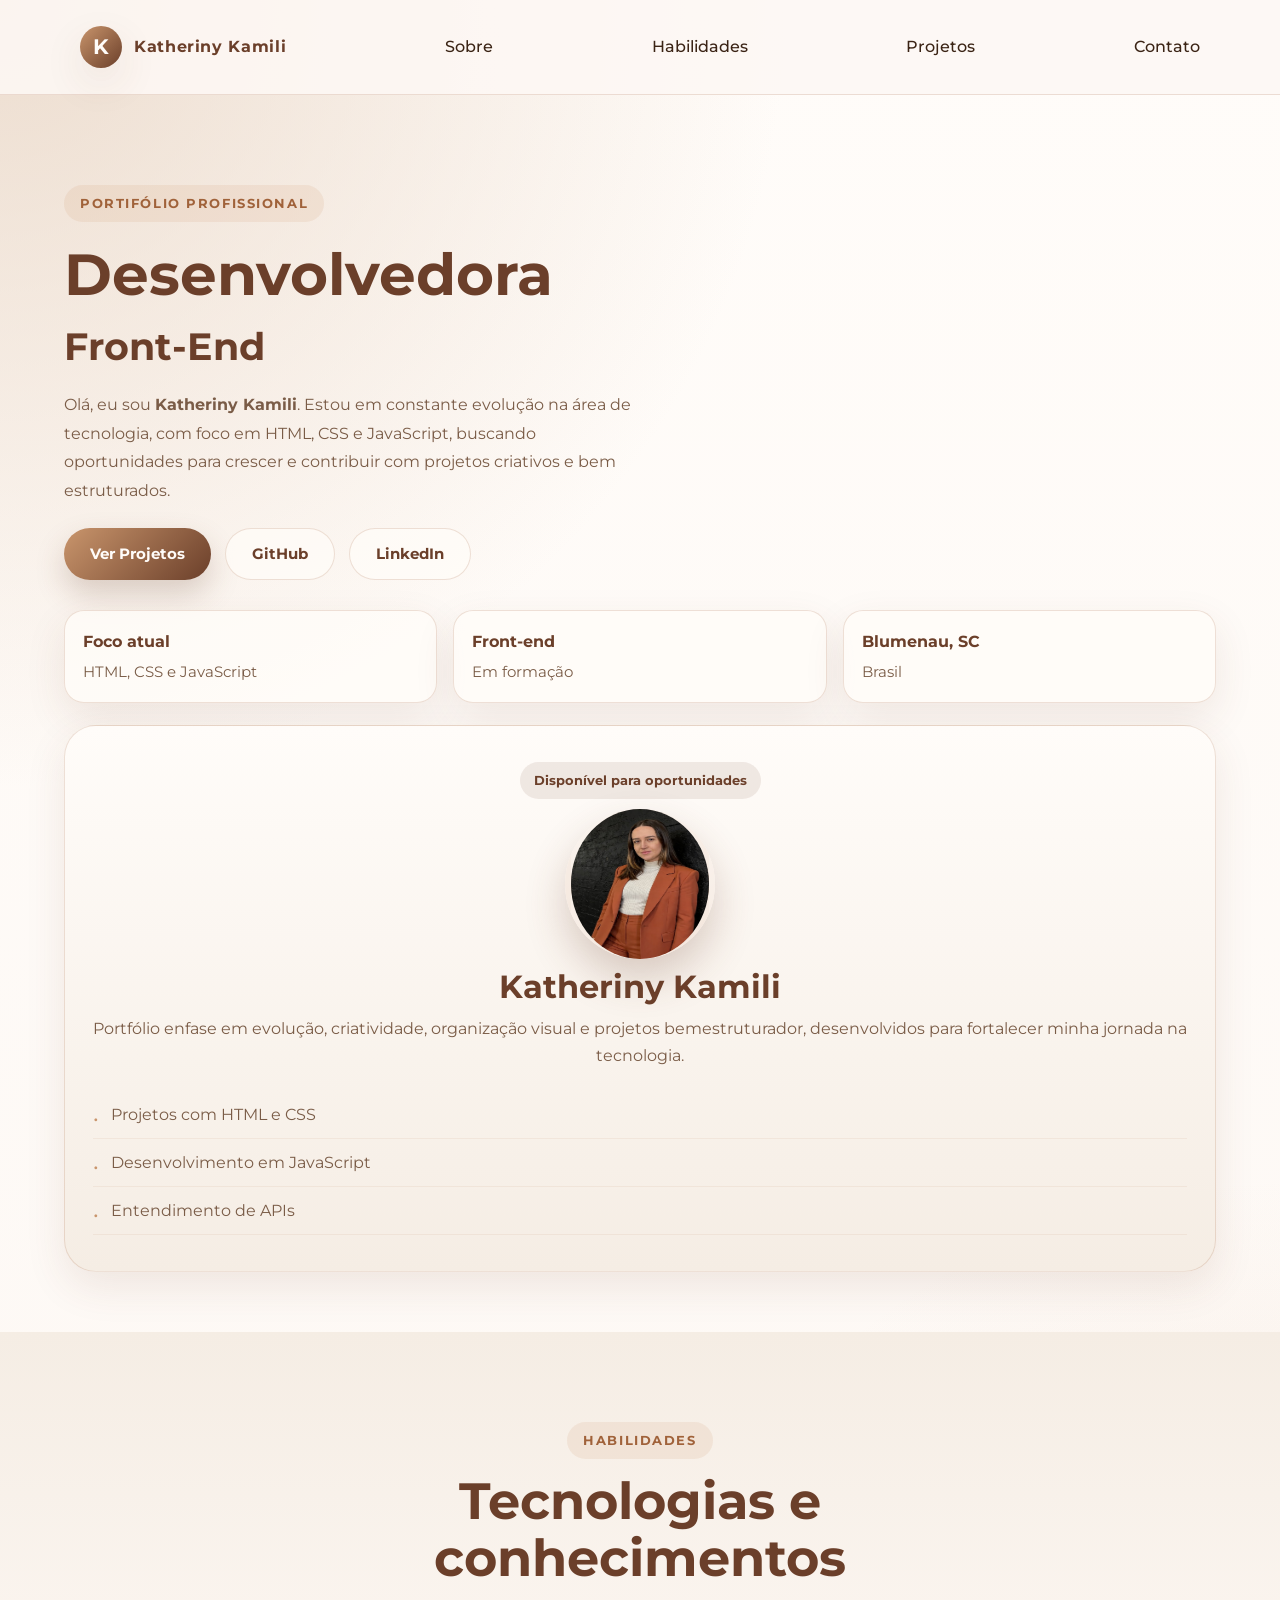
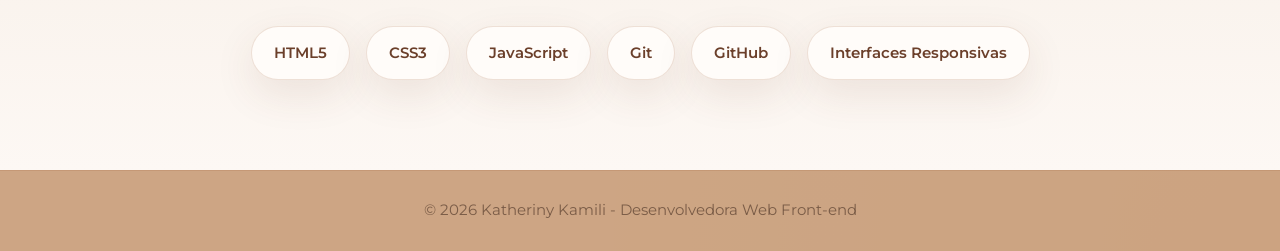
==== commit c276ea69: "adiciona novas páginas de contato, obrigado e sobre, e reorganiza a estrutura de arquivos" ====
--- a/index.html
+++ b/index.html
@@ -4,9 +4,7 @@
 <head>
     <meta charset="UTF-8">
     <meta name="viewport" content="width=device-width, initial-scale=1.0">
-
     <link rel="stylesheet" href="css/estilos.css">
-
     <link rel="preconnect" href="https://fonts.gstatic.com" crossorigin>
     <link href="https://fonts.googleapis.com/css2?family=Montserrat:wght@300;400;500;600;700&display=swap"
         rel="stylesheet">
@@ -28,10 +26,10 @@
                     <span class="logo-nome">Katheriny Kamili</span>
                 </a>
 
-                <a href="sobre.html">Sobre</a>
+                <a href="pages/sobre.html">Sobre</a>
                 <a href="index.html#habilidades">Habilidades</a>
-                <a href="produtos.html">Projetos</a>
-                <a href="contato.html" class="link-ativo">Contato</a>
+                <a href="pages/produtos.html">Projetos</a>
+                <a href="pages/contato.html" class="link-ativo">Contato</a>
             </nav>
         </div>
     </header>
--- a/css/estilos.css
+++ b/css/estilos.css
@@ -1,4 +1,4 @@
-/* css/estilos.css — Aula 05: Flexbox + Variáveis */
+/* css/estilos.css — Aula 06: Projeto Final — Site Completo */
 
 /* 1. VARIÁVEIS GLOBAIS */
 :root {
@@ -84,11 +84,10 @@
 
 /* 3. HEADER FLEXBOX */
 header {
-  position: sticky;
+  position:sticky;
   top: 0;
   z-index: 999;
   background: rgba(253, 248, 244, 0.88);
-  backdrop-filter: blur(12px);
   border-bottom: 1px solid var(--borda);
 }
 
@@ -262,7 +261,7 @@
 /* 9. GRADES - FLEXBOX */
 
 .grade-tres-colunas {
-  display: grid;
+  display: flex;
   flex-wrap: wrap;
   gap: 24px;
 }
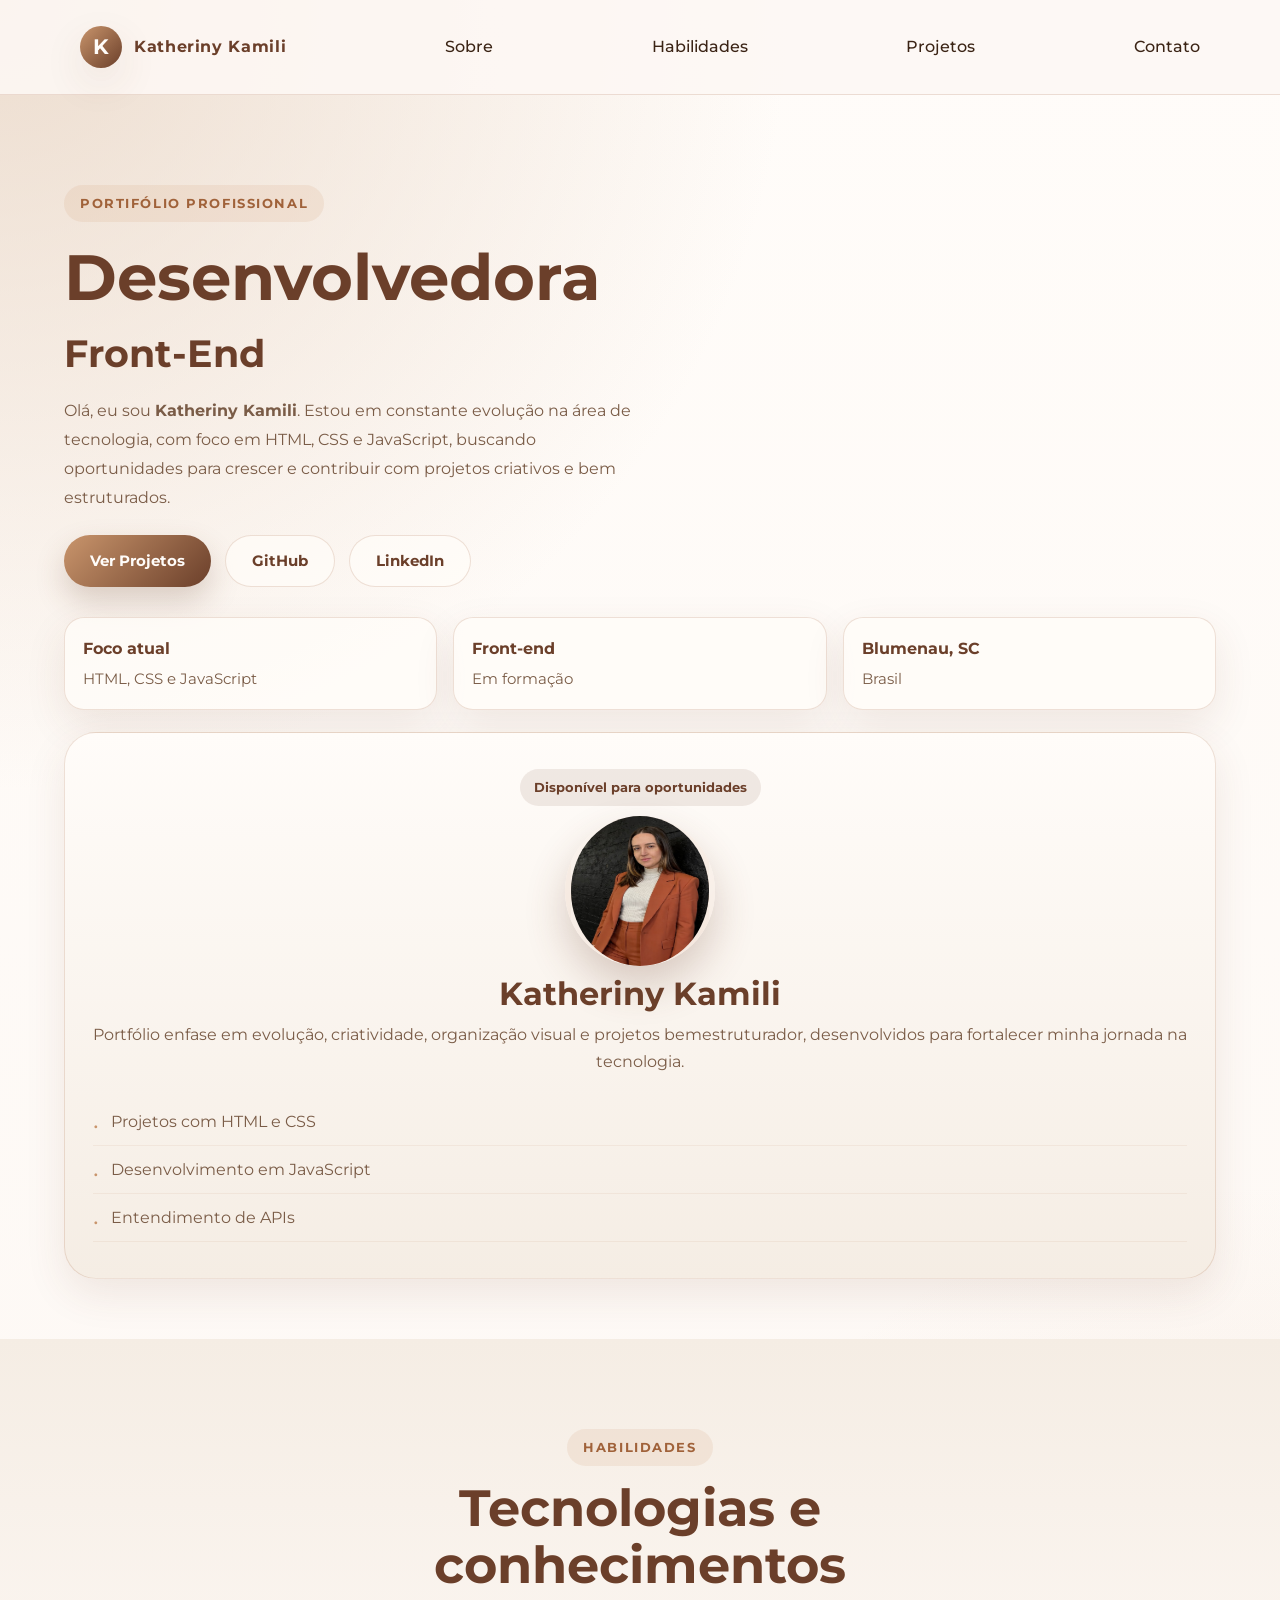
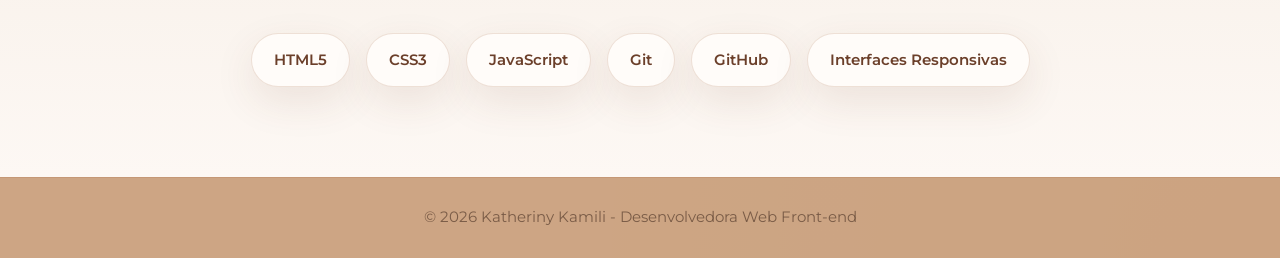
==== commit 0d101c71: "corrige caminhos de navegação para links relativos no cabeçalho" ====
--- a/css/estilos.css
+++ b/css/estilos.css
@@ -15,7 +15,7 @@
   --borda: rgba(161, 98, 58, 0.18);
 }
 
-/* Reset */
+/* 2. RESET */
 *,
 *::before,
 *::after {
@@ -28,7 +28,7 @@
   scroll-behavior: smooth;
 }
 
-/* 2. LAYOUT GLOBAL */
+/* 3. LAYOUT GLOBAL */
 body {
   font-family: "Montserrat", sans-serif;
   color: var(--cor-texto);
@@ -37,8 +37,6 @@
     radial-gradient(circle at top left, rgba(232, 213, 196, 0.80), transparent 35%),
     radial-gradient(circle at bottom right, rgba(201, 149, 108, 0.16), transparent 30%),
     linear-gradient(180deg, #fffcf9 0%, #fdf8f4 100%);
-
-  /* Footer grudado no rodapé */
   display: flex;
   flex-direction: column;
   min-height: 100vh;
@@ -58,15 +56,15 @@
   padding: 0;
 }
 
-/* Utilitários */
-
+/* 4. CONTAINER */
 .container {
   width: 100%;
   max-width: 1200px;
   margin: 0 auto;
-  padding: 0 24px;
-}
-
+  padding: 0 clamp(12px, 4vw, 24px);
+}
+
+/* 5. ACESSIBILIDADE */
 .link-pular {
   position: absolute;
   left: -9999px;
@@ -82,9 +80,9 @@
   left: 10px;
 }
 
-/* 3. HEADER FLEXBOX */
+/* 6. HEADER */
 header {
-  position:sticky;
+  position: sticky;
   top: 0;
   z-index: 999;
   background: rgba(253, 248, 244, 0.88);
@@ -93,10 +91,11 @@
 
 nav {
   display: flex;
+  flex-wrap: wrap;
   align-items: center;
   justify-content: space-between;
+  gap: 8px;
   padding: 16px 0;
-  position: relative;
 }
 
 .logo {
@@ -105,6 +104,7 @@
   gap: 12px;
   color: var(--cor-primaria);
   font-weight: 700;
+  flex-shrink: 0;
 }
 
 .logo-letra {
@@ -125,12 +125,6 @@
 .logo-nome {
   font-size: 1rem;
   letter-spacing: 0.04em;
-}
-
-.lista-navegacao {
-  display: flex;
-  align-items: center;
-  gap: 4px;
 }
 
 nav a {
@@ -140,15 +134,15 @@
   border-radius: 999px;
   transition: background 0.3s, color 0.3s;
   display: block;
+  white-space: nowrap;
 }
 
 nav a:hover {
   color: var(--cor-primaria);
   background: rgba(201, 149, 108, 0.12);
-  text-decoration: none;
-}
-
-/* 4. SECTION */
+}
+
+/* 7. SECTION */
 section {
   padding: 90px 0;
 }
@@ -164,7 +158,7 @@
 }
 
 .titulo-secao h2 {
-  font-size: clamp(2rem, 4vw, 3.2rem);
+  font-size: clamp(1.6rem, 4vw, 3.2rem);
   color: var(--cor-primaria);
   line-height: 1.1;
   margin: 14px 0;
@@ -175,7 +169,7 @@
   line-height: 1.8;
 }
 
-/* 6. ETIQUETAS */
+/* 8. ETIQUETAS */
 .etiqueta,
 .etiqueta-projeto {
   display: inline-flex;
@@ -188,10 +182,9 @@
   font-weight: 700;
   text-transform: uppercase;
   letter-spacing: 0.12em;
-  display: inline-flex;
-}
-
-/* 7. BOTOES */
+}
+
+/* 9. BOTÕES */
 .botao {
   display: inline-flex;
   align-items: center;
@@ -239,99 +232,39 @@
   justify-content: center;
 }
 
-/* 8. GRADES - FLEXBOX */
+/* 10. DESTAQUES */
+.secao-destaque {
+  padding: clamp(48px, 8vw, 90px) 0 60px;
+  display: flex;
+  align-items: center;
+}
 
 .destaque-grade {
   display: flex;
-  align-items: center;
+  flex-wrap: wrap;
+  align-items: flex-start;
   gap: 48px;
 }
 
 .destaque-texto {
-  flex: 1 1 55%;
+  flex: 1 1 min(55%, 320px);
   display: flex;
   flex-direction: column;
   gap: 22px;
 }
 
 .coluna-perfil {
-  flex: 1 1 40%;
-}
-
-/* 9. GRADES - FLEXBOX */
-
-.grade-tres-colunas {
-  display: flex;
-  flex-wrap: wrap;
-  gap: 24px;
-}
-
-.grade-tres-colunas>* {
-  flex: 1 1 280px;
-}
-
-.grade-duas-colunas {
-  display:flex;
-  flex-wrap: wrap;
-  gap: 24px;
-}
-
-.grade-duas-colunas>* {
-  flex: 1 1 360px;
-}
-
-.grade-formulario {
-  display: flex;
-  flex-wrap: wrap;
-  gap: 20px;
-  margin-bottom: 20px;
-}
-
-.grade-formulario>.campo {
-  flex: 1 1 260px;
-}
-
-.coluna-imagem {
-  flex: 1 1 300px;
-  display: flex;
-  align-items: center;
-  justify-content: center;
-}
-
-.coluna-imagem img {
-  width: 100%;
-  max-width: 380px;
-  border-radius: 32px;
-  box-shadow: var(--sombra);
-  border: 3px solid rgba(255, 252, 249, 0.8);
-  object-fit: cover;
-}
-
-.coluna-texto {
-  flex: 1 1 450px;
-  display: flex;
-  flex-direction: column;
-  gap: 20px;
-}
-
-/* 10. SEÇÃO DESTAQUE */
-
-.secao-destaque {
-  padding: 90px 0 60px;
-  min-height: 100vh;
-  display: flex;
-  align-items: center;
+  flex: 1 1 min(40%, 280px);
 }
 
 .destaque-texto h1 {
-  font-size: clamp(2.4rem, 4.5vw, 4.6rem);
+  font-size: clamp(2rem, 5vw, 4.6rem);
   color: var(--cor-primaria);
   line-height: 1.05;
-  max-width: 10ch;
 }
 
 .destaque-texto h2 {
-  font-size: clamp(1.8rem, 3vw, 2.4rem);
+  font-size: clamp(1.4rem, 3vw, 2.4rem);
   color: var(--cor-primaria);
   line-height: 1.1;
 }
@@ -350,7 +283,7 @@
 }
 
 .cartao-destaque-rapido {
-  flex: 1 1 150px;
+  flex: 1 1 140px;
   background: rgba(255, 252, 249, 0.75);
   border: 1px solid var(--borda);
   border-radius: 20px;
@@ -370,9 +303,7 @@
   font-size: 0.92rem;
 }
 
-
-/* 11. CARTAO PERFIL */
-
+/* 11. CARTÃO PERFIL */
 .cartao-perfil {
   background: linear-gradient(180deg, var(--cor-branco) 0%, var(--cor-fundo-suave) 100%);
   border: 1px solid var(--borda);
@@ -396,13 +327,11 @@
   font-weight: 700;
 }
 
-.foto-perfil img{
-  display: flex;
-  justify-content: center;
-  margin: 10px 0;
+.foto-perfil img {
   width: 150px;
   height: 150px;
   border-radius: 50%;
+  margin: 10px 0;
 }
 
 .circulo-foto {
@@ -421,7 +350,7 @@
 }
 
 .cartao-perfil h2 {
-  font-size: 2rem;
+  font-size: clamp(1.4rem, 3vw, 2rem);
   color: var(--cor-primaria);
 }
 
@@ -450,7 +379,7 @@
 }
 
 .lista-perfil li::before {
-  content: "•";
+  content: "\2022";
   position: absolute;
   left: 0;
   color: var(--cor-destaque);
@@ -458,6 +387,7 @@
   line-height: 1.8;
 }
 
+/* 12. CARTÕES */
 .cartao-info,
 .cartao-projeto,
 .cartao-trajetoria {
@@ -497,8 +427,62 @@
   justify-content: center;
 }
 
-/* 12. HABILIDADES */
-
+/* 13. GRADES FLEXBOX */
+.grade-tres-colunas {
+  display: flex;
+  flex-wrap: wrap;
+  gap: 24px;
+}
+
+.grade-tres-colunas > * {
+  flex: 1 1 280px;
+}
+
+.grade-duas-colunas {
+  display: flex;
+  flex-wrap: wrap;
+  gap: 24px;
+}
+
+.grade-duas-colunas > * {
+  flex: 1 1 280px;
+}
+
+.grade-formulario {
+  display: flex;
+  flex-wrap: wrap;
+  gap: 20px;
+  margin-bottom: 20px;
+}
+
+.grade-formulario > .campo {
+  flex: 1 1 240px;
+}
+
+.coluna-imagem {
+  flex: 1 1 260px;
+  display: flex;
+  align-items: center;
+  justify-content: center;
+}
+
+.coluna-imagem img {
+  width: 100%;
+  max-width: 380px;
+  border-radius: 32px;
+  box-shadow: var(--sombra);
+  border: 3px solid rgba(255, 252, 249, 0.8);
+  object-fit: cover;
+}
+
+.coluna-texto {
+  flex: 1 1 280px;
+  display: flex;
+  flex-direction: column;
+  gap: 20px;
+}
+
+/* 14. HABILIDADES */
 .lista-habilidades {
   display: flex;
   flex-wrap: wrap;
@@ -518,8 +502,7 @@
   font-size: 0.95rem;
 }
 
-/* 13. LINKS DO PROJETO */
-
+/* 15. LINKS DO PROJETO */
 .links-projeto {
   margin-top: auto;
   padding-top: 16px;
@@ -537,19 +520,16 @@
 
 .links-projeto a:hover {
   color: var(--cor-primaria);
-  transform: translateX(0px);
-  text-decoration: none;
-}
-
-/* 14. CAIXA DE CONTATO */
-
+}
+
+/* 16. CONTATO */
 .caixa-contato {
   max-width: 850px;
   margin: 0 auto;
   background: rgba(255, 252, 249, 0.86);
   border: 1px solid var(--borda);
   border-radius: 24px;
-  padding: 48px 32px;
+  padding: clamp(24px, 5vw, 48px) clamp(16px, 4vw, 32px);
   box-shadow: var(--sombra);
   text-align: center;
   display: flex;
@@ -559,7 +539,7 @@
 }
 
 .caixa-contato h2 {
-  font-size: clamp(2rem, 3.5vw, 3rem);
+  font-size: clamp(1.6rem, 3.5vw, 3rem);
   color: var(--cor-primaria);
   line-height: 1.1;
 }
@@ -571,8 +551,7 @@
 }
 
 .hero-contato {
-  padding: 100px 0 60px;
-  min-height: 40vh;
+  padding: clamp(60px, 10vw, 100px) 0 60px;
   display: flex;
   align-items: center;
 }
@@ -585,19 +564,12 @@
 }
 
 .hero-contato-texto h1 {
-  font-size: clamp(2.4rem, 4.5vw, 4.2rem);
+  font-size: clamp(2rem, 4.5vw, 4.2rem);
   color: var(--cor-primaria);
   line-height: 1.05;
 }
 
-.descricao-principal {
-  color: var(--cor-texto-suave);
-  line-height: 1.8;
-  max-width: 580px;
-}
-
-/* 15. FORMULÁRIO DE CONTATO */
-
+/* 17. FORMULÁRIO */
 .formulario-contato {
   max-width: 860px;
   margin: 0 auto;
@@ -664,10 +636,7 @@
   justify-content: center;
 }
 
-
-
-/* 16. RODAPÉ */
-
+/* 18. RODAPÉ */
 footer {
   padding: 28px 0;
   border-top: 1px solid var(--borda);
@@ -675,112 +644,10 @@
   text-align: center;
   color: var(--cor-texto-suave);
   font-size: 0.92rem;
-}
-
-/* 17. RESPONSIVIDADE */
-
-@media (max-width: 992px) {
-  .secao-destaque {
-    min-height: auto;
-    padding-top: 60px;
-  }
-
-  .destaque-grade {
-    flex-direction: column;
-  }
-
-  .destaque-texto h1 {
-    max-width: 100%;
-  }
-
-  .coluna-perfil {
-    width: 100%;
-    max-width: 520px;
-    margin: 0 auto;
-  }
-
-  .lista-navegacao {
-    display: none;
-    flex-direction: column;
-    align-items: flex-start;
-    gap: 4px;
-    position: absolute;
-    top: 100%;
-    right: 0;
-    background: rgba(253, 248, 244, 0.97);
-    border: 1px solid var(--borda);
-    border-radius: 18px;
-    padding: 16px;
-    width: 100%;
-    box-shadow: var(--sombra);
-  }
-  .grade-duas-colunas {
-    flex-direction: column;
-  }
-  .coluna-imagem img {
-    max-width: 280px;
-    padding: 15px;
-  }
-  .coluna-texto {
-    margin-top: 24px;
-  }
-  .container {
-  width: 100%;
-  padding: 15px;
-  }
-}
-
-@media (max-width: 768px) {
-  .tabela-contato,
-  .tabela-contato thead,
-  .tabela-contato tbody,
-  .tabela-contato tr,
-  .tabela-contato td {
-    display: block;
-    width: 100%;
-  }
-
-  .tabela-contato thead {
-    position: absolute;
-    left: -9999px;
-  }
-
-  .tabela-contato tbody tr {
-    margin-bottom: 16px;
-    background: rgba(255, 252, 249, 0.9);
-    border: 1px solid var(--borda);
-    border-radius: 20px;
-    padding: 20px;
-    box-shadow: var(--sombra);
-  }
-
-  .tabela-contato td {
-    padding: 8px 0;
-    border: none;
-    display: flex;
-    justify-content: space-between;
-    align-items: center;
-  }
-
-  .tabela-contato td::before {
-    content: attr(data-label);
-    font-weight: 700;
-    color: var(--cor-primaria);
-    margin-right: 16px;
-  }
-
-  .tabela-contato .col-acao {
-    text-align: left;
-    padding-top: 16px;
-  }
-
-  .tabela-contato .col-acao .botao {
-    width: 100%;
-  }
-}
-
-/* 18. Estilos do slider */
-
+  margin-top: auto;
+}
+
+/* 19. SLIDER */
 .slider-container {
   position: relative;
   display: inline-block;
@@ -795,7 +662,7 @@
   font-size: 2rem;
   padding: 12px;
   z-index: 10;
-  transition: all .3s ease;
+  transition: all 0.3s ease;
   cursor: pointer;
 }
 
@@ -819,7 +686,7 @@
 
 .mySlides {
   border-radius: 15px;
-  transition: transform .2s ease;
+  transition: transform 0.2s ease;
 }
 
 .mySlides:hover {
@@ -828,15 +695,14 @@
 
 .mySlides2 {
   border-radius: 15px;
-  transition: transform .2s ease;
+  transition: transform 0.2s ease;
 }
 
 .mySlides2:hover {
   transform: scale(1.05);
 }
 
-/* 19. GALERIA ESTUDOS FRONT-END */
-
+/* 20. GALERIA */
 .galeria {
   color: var(--cor-texto-suave);
   text-align: center;
@@ -853,9 +719,8 @@
 
 .galeria figure img {
   object-fit: cover;
-  display: flex;
-  transition: transform .3s, opacity .3s;
-  flex-direction: column;
+  display: block;
+  transition: transform 0.3s, opacity 0.3s;
 }
 
 .galeria .card {
@@ -864,11 +729,10 @@
 
 .galeria figure:hover img {
   transform: scale(1.06);
-  opacity: .82;
-}
-
-/* 20. TABELA */
-
+  opacity: 0.82;
+}
+
+/* 21. TABELA DE CONTATO */
 .tabela-contato {
   width: 100%;
   border-collapse: collapse;
@@ -879,22 +743,23 @@
   border: 1px solid var(--borda);
 }
 
-.tabela-contato td, .tabela-contato th {
+.tabela-contato td,
+.tabela-contato th {
   padding: 16px 24px;
   vertical-align: middle;
 }
 
 .tabela-contato th {
-  background:linear-gradient(135deg, var(--cor-destaque) 0%, var(--cor-primaria) 100%);
+  background: linear-gradient(135deg, var(--cor-destaque) 0%, var(--cor-primaria) 100%);
   color: var(--cor-branco);
   font-size: 1.1rem;
   font-weight: 700;
   text-transform: uppercase;
   letter-spacing: 0.10em;
-  border:none;
-}
-
-.tabela td {
+  border: none;
+}
+
+.tabela-contato td {
   color: var(--cor-texto);
   border-bottom: 1px solid var(--borda);
 }
@@ -913,14 +778,14 @@
 }
 
 .tabela-contato .coluna-descricao {
-  width: 70%;
+  width: 55%;
   color: var(--cor-texto-suave);
   line-height: 1.7;
 }
 
-.tabela-contato .coluna-ação {
+.tabela-contato .coluna-acao {
   width: 30%;
- text-align: center;
+  text-align: center;
 }
 
 .tabela-contato .icone-contato {
